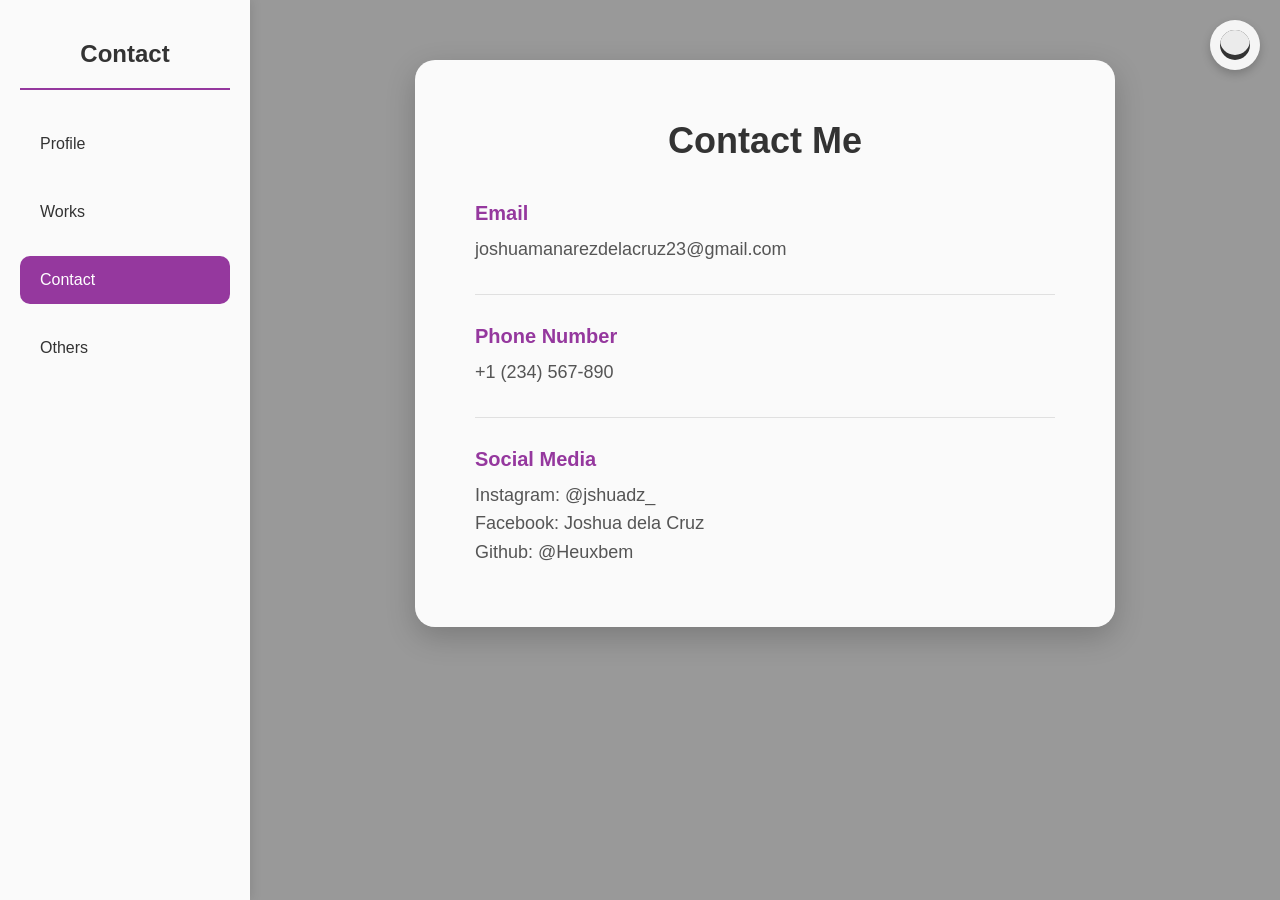
==== contact.html @ 31a9797a "Add files via upload" ====
<!DOCTYPE html>
<html lang="en">
<head>
    <meta charset="UTF-8">
    <meta name="viewport" content="width=device-width, initial-scale=1.0">
    <title>Hwua Contact</title>
    <link rel="stylesheet" href="style.css">
</head>
<body>
    <input type="checkbox" id="dark-mode-toggle">
    <label for="dark-mode-toggle" class="dark-mode-button">
        <div class="moon-icon"></div>
    </label>
    <div class="video-background">
        <video autoplay muted loop playsinline>
            <source src="backvid/background3.mp4" type="video/mp4">
        </video>
    </div>
    <div class="sidebar">
        <h2>Contact</h2>
        <nav>
            <ul>
                <li><a href="index.html">Profile</a></li>
                <li><a href="works.html">Works</a></li>
                <li><a href="contact.html" class="active">Contact</a></li>
                <li><a href="others.html">Others</a></li>
            </ul>
        </nav>
    </div>
    <div class="main-content">
        <div class="info-container">
            <h1>Contact Me</h1>
            <div class="info-item">
                <h3>Email</h3>
                <p><a href="mailto:your.email@gmail.com">joshuamanarezdelacruz23@gmail.com</a></p>
            </div>
            <div class="info-item">
                <h3>Phone Number</h3>
                <p><a href="tel:+1234567890">+1 (234) 567-890</a></p>
            </div>
            <div class="info-item">
                <h3>Social Media</h3>
                <p><a href="https://www.instagram.com/jshuadz_" target="_blank">Instagram: @jshuadz_</a></p>
                <p><a href="https://www.facebook.com/joshua.dela.cruz.507489" target="_blank">Facebook: Joshua dela Cruz</a></p>
                <p><a href="https://github.com/Heuxbem" target="_blank">Github: @Heuxbem</a></p>
            </div>
        </div>
    </div>
</body>
</html>
---- style.css ----
* {
    margin: 0;
    padding: 0;
    box-sizing: border-box;
}

:root {
    --bg-color: rgba(255, 255, 255, 0.95);
    --text-color: #333;
    --text-secondary: #555;
    --accent-color: #95389E;
    --border-color: #e0e0e0;
    --item-bg: #f5f5f5;
    --item-hover-bg: #e8f5e9;
    --overlay-opacity: 0.4;
}

body {
    font-family: 'Arial', sans-serif;
    overflow-x: hidden;
    height: 100vh;
    transition: all 0.3s ease;
}
#dark-mode-toggle {
    display: none;
}

.dark-mode-button {
    position: fixed;
    top: 20px;
    right: 20px;
    width: 50px;
    height: 50px;
    background: rgba(255, 255, 255, 0.9);
    border-radius: 50%;
    cursor: pointer;
    z-index: 1000;
    display: flex;
    align-items: center;
    justify-content: center;
    box-shadow: 0 4px 10px rgba(0, 0, 0, 0.2);
    transition: all 0.3s ease;
    backdrop-filter: blur(10px);
}

.dark-mode-button:hover {
    transform: scale(1.1);
    box-shadow: 0 6px 15px rgba(0, 0, 0, 0.3);
}

.moon-icon {
    width: 30px;
    height: 30px;
    background: #333;
    border-radius: 50%;
    position: relative;
    overflow: hidden;
}

.moon-icon::before {
    content: '';
    position: absolute;
    top: -5px;
    right: 0;
    width: 30px;
    height: 30px;
    background: rgba(255, 255, 255, 0.9);
    border-radius: 50%;
    transition: all 0.3s ease;
}

#dark-mode-toggle:checked ~ .video-background::after {
    background: rgba(0, 0, 0, 0.7);
}

#dark-mode-toggle:checked ~ .sidebar {
    background: rgba(30, 30, 30, 0.95);
}

#dark-mode-toggle:checked ~ .sidebar h2 {
    color: #fff;
    border-bottom-color: #95389E;
}

#dark-mode-toggle:checked ~ .sidebar nav ul li a {
    color: #e0e0e0;
}

#dark-mode-toggle:checked ~ .sidebar nav ul li a:hover,
#dark-mode-toggle:checked ~ .sidebar nav ul li a.active {
    background: #95389E;
    color: white;
}

#dark-mode-toggle:checked ~ .main-content .profile-container,
#dark-mode-toggle:checked ~ .main-content .work-item,
#dark-mode-toggle:checked ~ .main-content .info-container,
#dark-mode-toggle:checked ~ .main-content .links-container {
    background: rgba(30, 30, 30, 0.95);
}

#dark-mode-toggle:checked ~ .main-content .profile-details h1,
#dark-mode-toggle:checked ~ .main-content .info-container h1,
#dark-mode-toggle:checked ~ .main-content .links-container h1 {
    color: #fff;
}

#dark-mode-toggle:checked ~ .main-content .profile-details p,
#dark-mode-toggle:checked ~ .main-content .work-description,
#dark-mode-toggle:checked ~ .main-content .info-item p,
#dark-mode-toggle:checked ~ .main-content .info-item a,
#dark-mode-toggle:checked ~ .main-content .link-item a {
    color: #b0b0b0;
}

#dark-mode-toggle:checked ~ .main-content .info-item h3,
#dark-mode-toggle:checked ~ .main-content .link-item h3 {
    color: #95389E;
}

#dark-mode-toggle:checked ~ .main-content .info-item {
    border-bottom-color: #444;
}

#dark-mode-toggle:checked ~ .main-content .link-item {
    background: rgba(50, 50, 50, 0.8);
}

#dark-mode-toggle:checked ~ .main-content .link-item:hover {
    background: rgba(70, 70, 70, 0.9);
}

#dark-mode-toggle:checked ~ .dark-mode-button {
    background: rgba(30, 30, 30, 0.9);
}

#dark-mode-toggle:checked ~ .dark-mode-button .moon-icon {
    background: #FFD700;
}

#dark-mode-toggle:checked ~ .dark-mode-button .moon-icon::before {
    background: rgba(30, 30, 30, 0.9);
    transform: translateX(-10px);
}

.video-background {
    position: fixed;
    top: 0;
    left: 0;
    width: 100%;
    height: 100%;
    z-index: -1;
    overflow: hidden;
}

.video-background video {
    width: 100%;
    height: 100%;
    object-fit: cover;
}

.video-background::after {
    content: '';
    position: absolute;
    top: 0;
    left: 0;
    width: 100%;
    height: 100%;
    background: rgba(0, 0, 0, 0.4);
}

.sidebar {
    position: fixed;
    left: 0;
    top: 0;
    width: 250px;
    height: 100vh;
    background: rgba(255, 255, 255, 0.95);
    backdrop-filter: blur(10px);
    padding: 40px 20px;
    box-shadow: 2px 0 10px rgba(0, 0, 0, 0.1);
    z-index: 100;
}

.sidebar h2 {
    color: #333;
    margin-bottom: 30px;
    font-size: 24px;
    text-align: center;
    padding-bottom: 20px;
    border-bottom: 2px solid #95389E;
}

.sidebar nav ul {
    list-style: none;
}

.sidebar nav ul li {
    margin-bottom: 20px;
}

.sidebar nav ul li a {
    display: block;
    padding: 15px 20px;
    color: #333;
    text-decoration: none;
    border-radius: 10px;
    transition: all 0.3s ease;
    font-size: 16px;
    font-weight: 500;
}

.sidebar nav ul li a:hover {
    background: #95389E;
    color: white;
    transform: translateX(5px);
}

.sidebar nav ul li a.active {
    background: #95389E;
    color: white;
}

.main-content {
    margin-left: 250px;
    padding: 60px;
    min-height: 100vh;
}

.profile-container {
    display: flex;
    align-items: center;
    gap: 50px;
    background: rgba(255, 255, 255, 0.95);
    padding: 60px;
    border-radius: 20px;
    box-shadow: 0 10px 30px rgba(0, 0, 0, 0.2);
    max-width: 1000px;
    margin: 0 auto;
}

.profile-image-wrapper {
    flex-shrink: 0;
}

.profile-image {
    width: 250px;
    height: 250px;
    border-radius: 50%;
    object-fit: cover;
    border: 5px solid #95389E;
    box-shadow: 0 5px 15px rgba(0, 0, 0, 0.2);
}

.profile-details {
    flex: 1;
}

.profile-details h1 {
    color: #333;
    margin-bottom: 20px;
    font-size: 36px;
}

.profile-details p {
    color: #555;
    line-height: 1.8;
    font-size: 18px;
    margin-bottom: 15px;
}

.works-container {
    max-width: 1200px;
    margin: 0 auto;
}

.works-grid {
    display: grid;
    grid-template-columns: repeat(auto-fit, minmax(250px, 1fr));
    gap: 30px;
    padding: 20px;
}

.work-item {
    background: rgba(255, 255, 255, 0.95);
    padding: 20px;
    border-radius: 15px;
    box-shadow: 0 5px 15px rgba(0, 0, 0, 0.2);
    transition: transform 0.3s ease, box-shadow 0.3s ease;
}

.work-item:hover {
    transform: translateY(-5px);
    box-shadow: 0 10px 25px rgba(0, 0, 0, 0.3);
}

.work-image {
    width: 100%;
    aspect-ratio: 1;
    object-fit: cover;
    border-radius: 10px;
    margin-bottom: 15px;
}

.work-description {
    color: #555;
    font-size: 16px;
    line-height: 1.6;
    text-align: center;
}

.info-container {
    max-width: 700px;
    margin: 0 auto;
    background: rgba(255, 255, 255, 0.95);
    padding: 60px;
    border-radius: 20px;
    box-shadow: 0 10px 30px rgba(0, 0, 0, 0.2);
}

.info-container h1 {
    color: #333;
    margin-bottom: 40px;
    font-size: 36px;
    text-align: center;
}

.info-item {
    margin-bottom: 30px;
    padding-bottom: 30px;
    border-bottom: 1px solid #e0e0e0;
}

.info-item:last-child {
    border-bottom: none;
    margin-bottom: 0;
    padding-bottom: 0;
}

.info-item h3 {
    color: #95389E;
    margin-bottom: 10px;
    font-size: 20px;
}

.info-item p,
.info-item a {
    color: #555;
    font-size: 18px;
    line-height: 1.6;
    text-decoration: none;
}

.info-item a:hover {
    color: #95389E;
    text-decoration: underline;
}

.links-container {
    max-width: 700px;
    margin: 0 auto;
    background: rgba(255, 255, 255, 0.95);
    padding: 60px;
    border-radius: 20px;
    box-shadow: 0 10px 30px rgba(0, 0, 0, 0.2);
}

.links-container h1 {
    color: #333;
    margin-bottom: 40px;
    font-size: 36px;
    text-align: center;
}

.link-item {
    margin-bottom: 25px;
    padding: 20px;
    background: #f5f5f5;
    border-radius: 10px;
    transition: background 0.3s ease;
}

.link-item:hover {
    background: #e8f5e9;
}

.link-item h3 {
    color: #95389E;
    margin-bottom: 10px;
    font-size: 18px;
}

.link-item a {
    color: #555;
    font-size: 16px;
    text-decoration: none;
    word-break: break-all;
}

.link-item a:hover {
    color: #95389E;
    text-decoration: underline;
}

@media (max-width: 768px) {
    .sidebar {
        width: 100%;
        height: auto;
        position: relative;
    }

    .main-content {
        margin-left: 0;
        padding: 30px 20px;
    }

    .profile-container {
        flex-direction: column;
        text-align: center;
        padding: 40px 30px;
    }

    .works-grid {
        grid-template-columns: 1fr;
    }
}
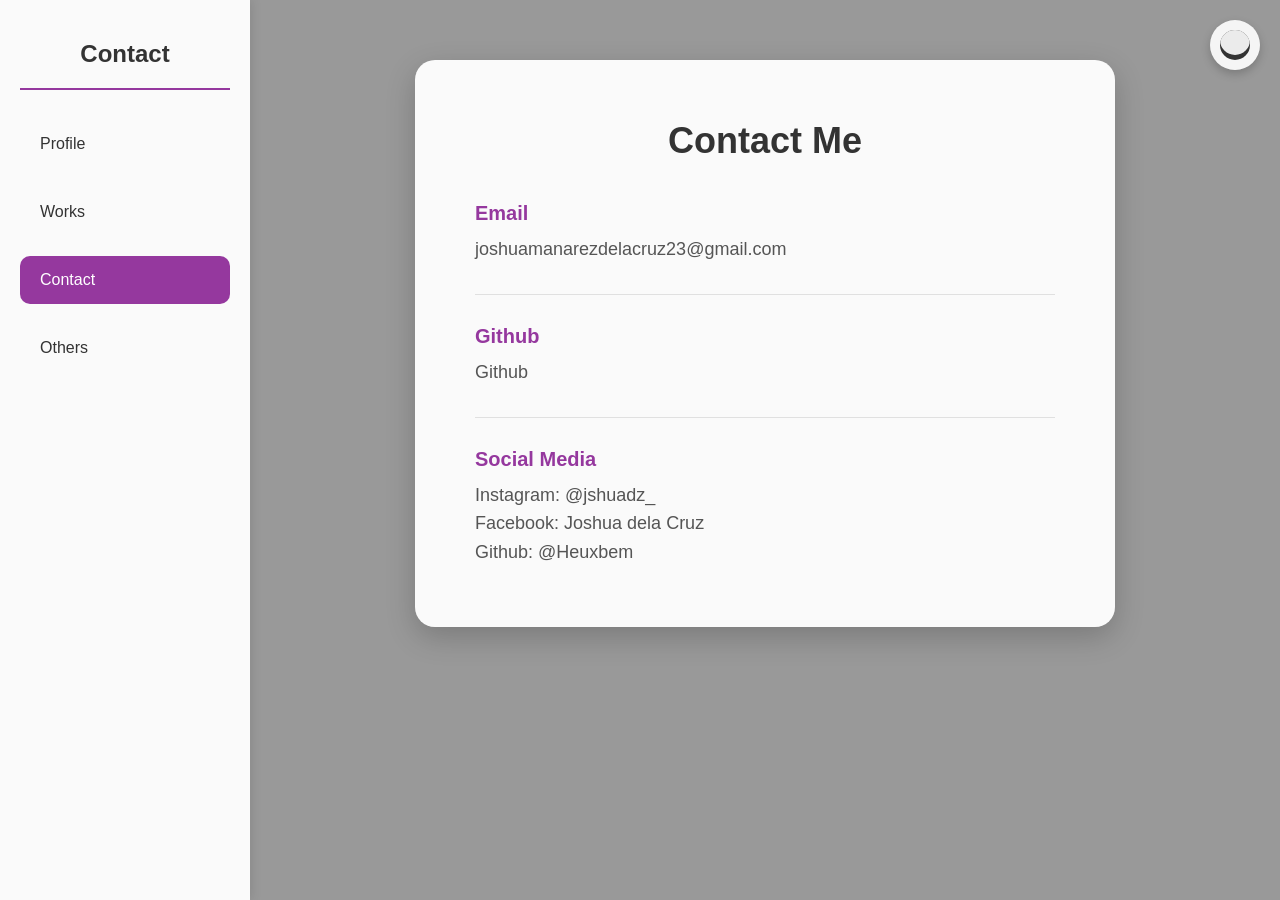
==== commit 0991aa7c: "Update contact information in contact.html Removed phone number section and added GitHub link." ====
--- a/contact.html
+++ b/contact.html
@@ -35,8 +35,8 @@
                 <p><a href="mailto:your.email@gmail.com">joshuamanarezdelacruz23@gmail.com</a></p>
             </div>
             <div class="info-item">
-                <h3>Phone Number</h3>
-                <p><a href="tel:+1234567890">+1 (234) 567-890</a></p>
+                <h3>Github</h3>
+                <p><a href="Github.com/heuxbem">Github</a></p>
             </div>
             <div class="info-item">
                 <h3>Social Media</h3>
